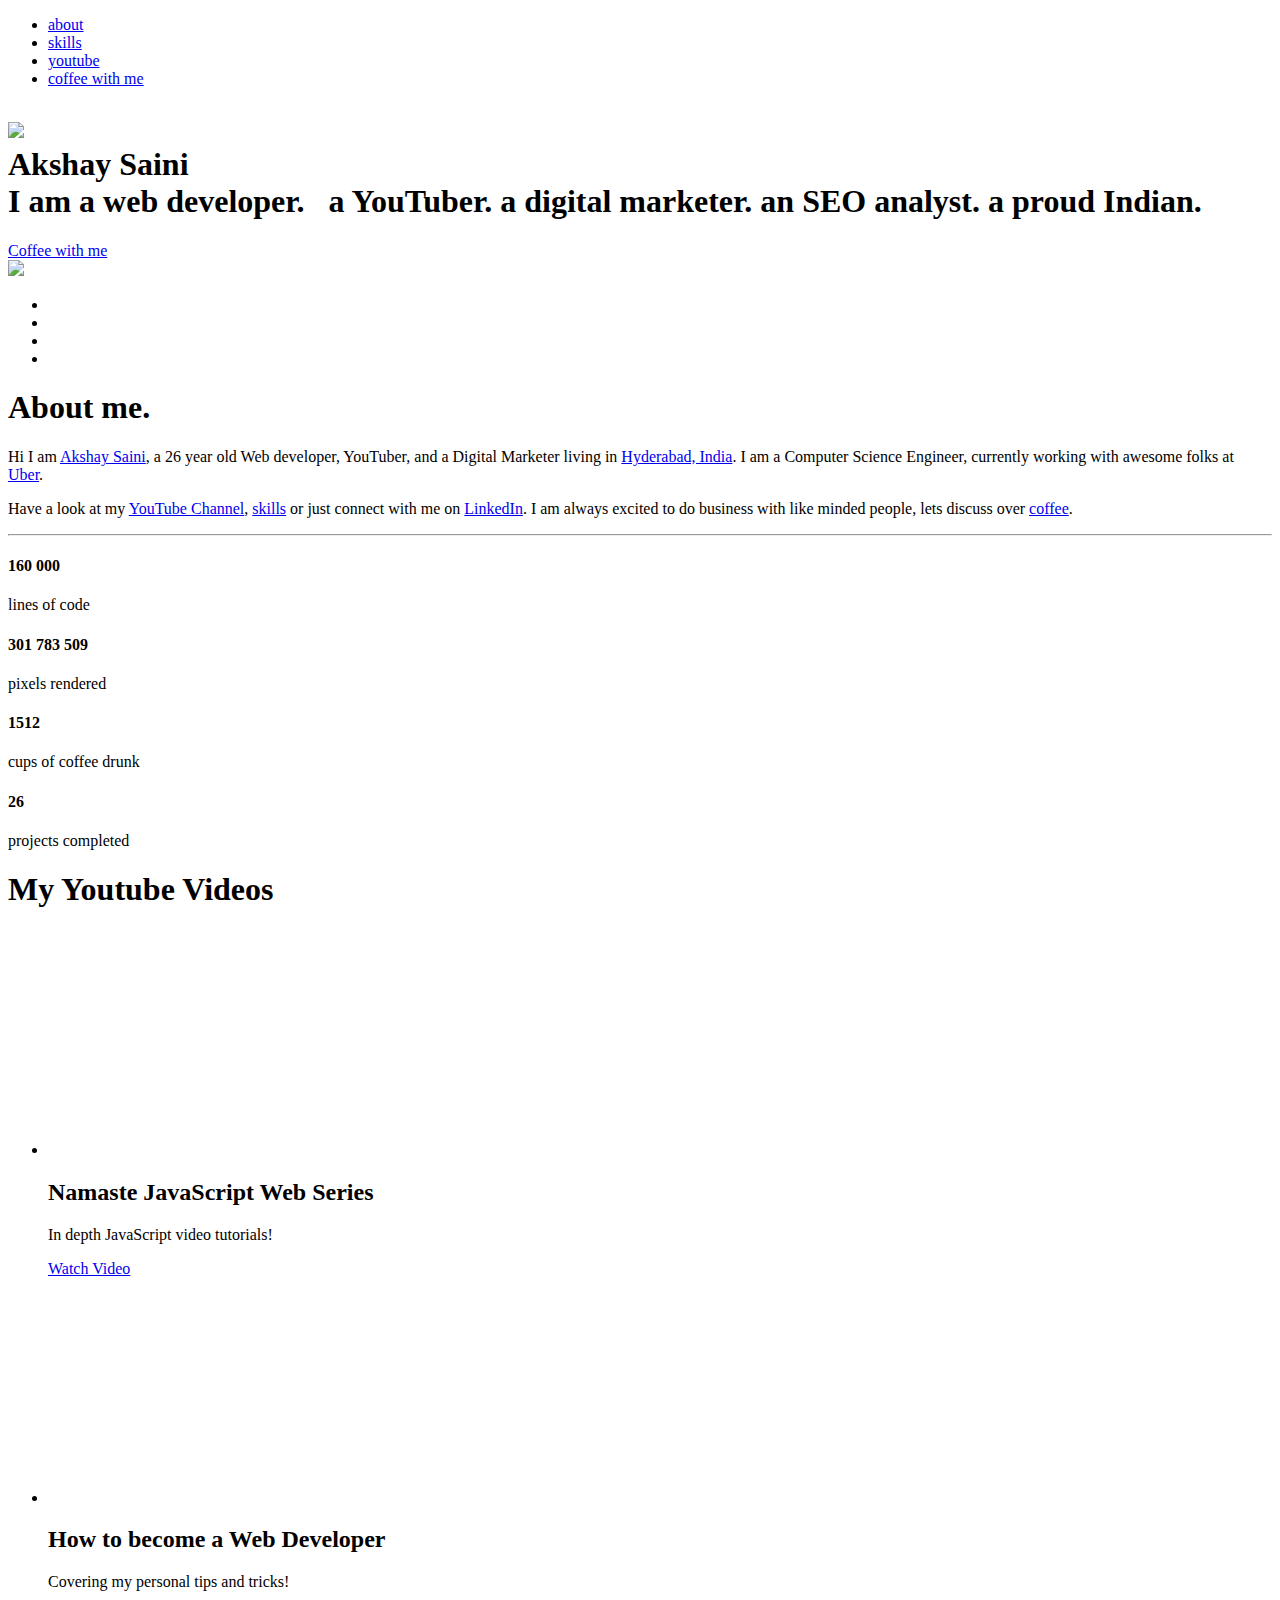
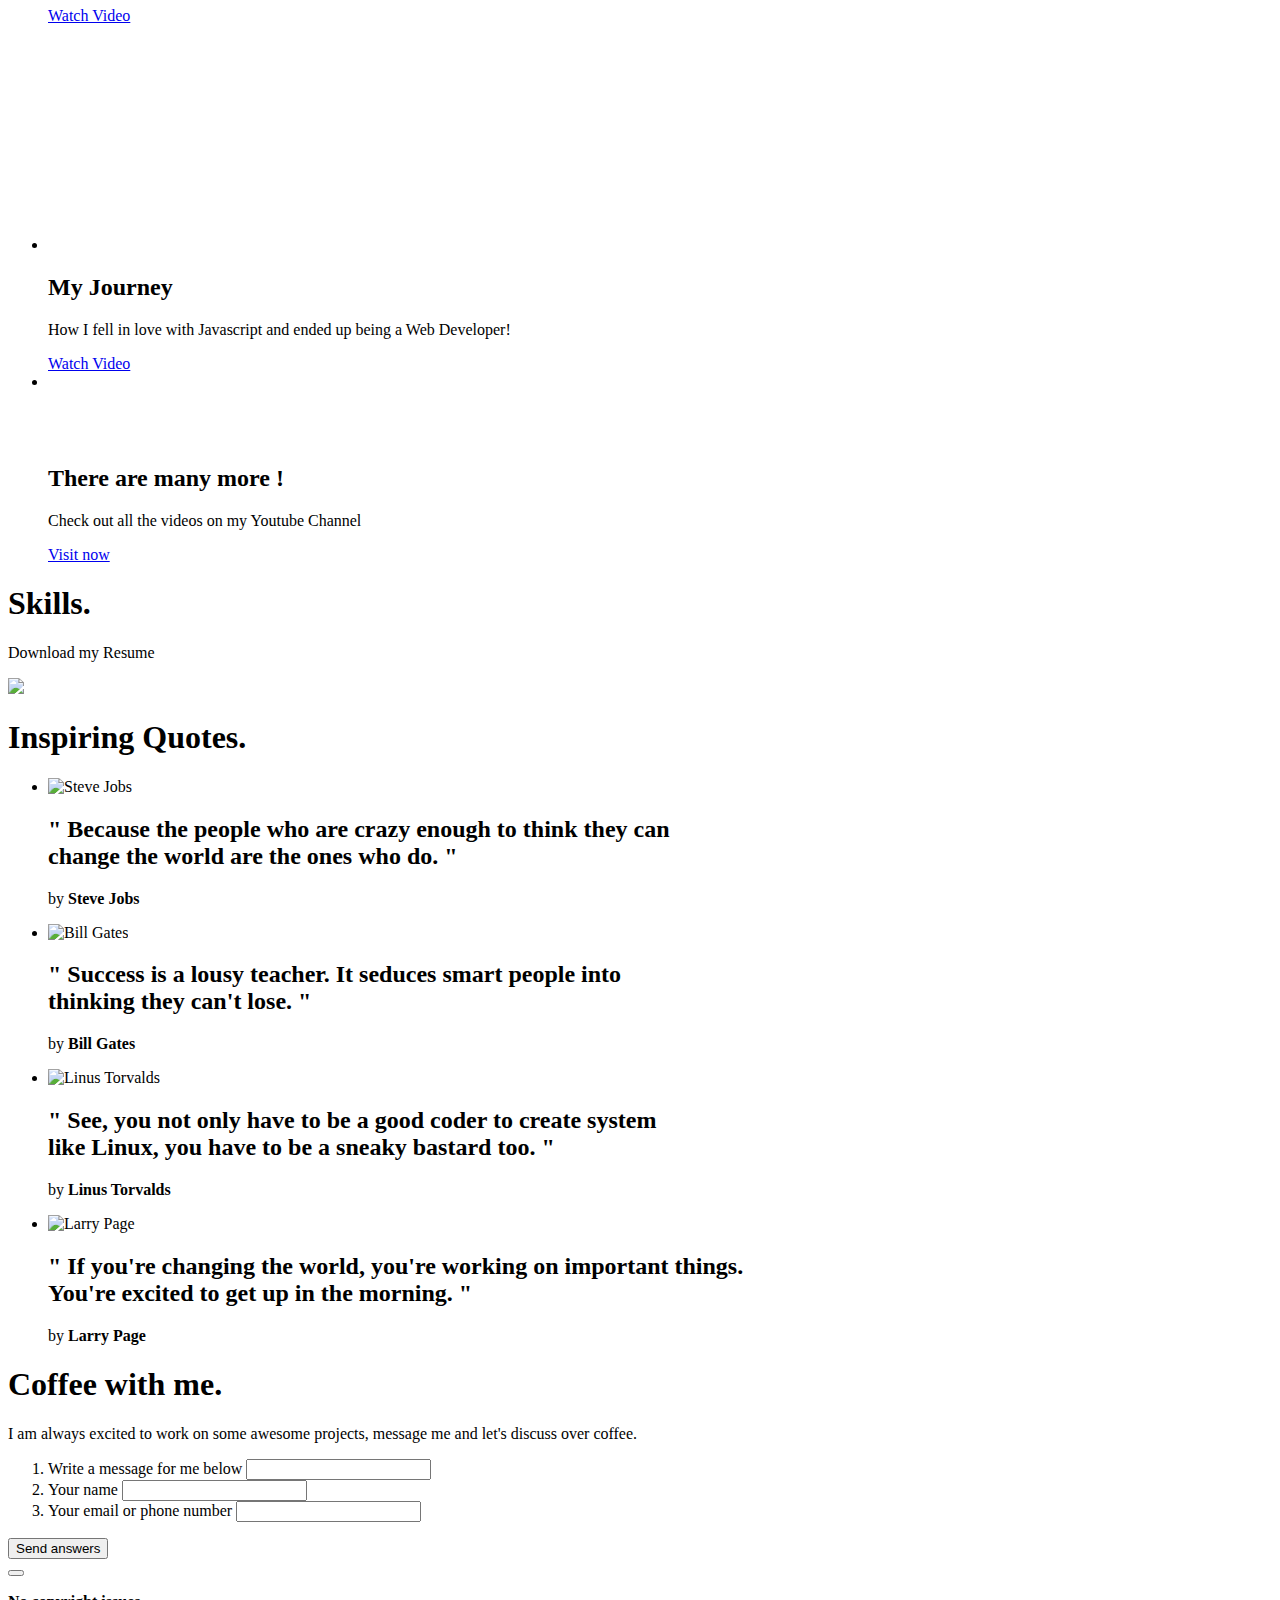
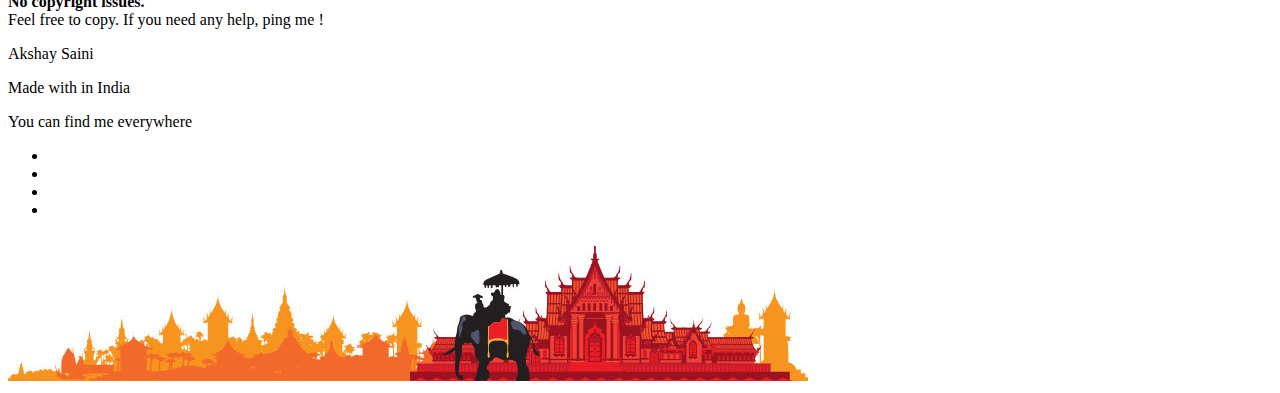
==== index.html @ d1aa6799 "po" ====
<!--
██╗  ██╗███████╗██╗     ██╗      ██████╗     ██╗    ██╗ ██████╗ ██████╗ ██╗     ██████╗
██║  ██║██╔════╝██║     ██║     ██╔═══██╗    ██║    ██║██╔═══██╗██╔══██╗██║     ██╔══██╗
███████║█████╗  ██║     ██║     ██║   ██║    ██║ █╗ ██║██║   ██║██████╔╝██║     ██║  ██║
██╔══██║██╔══╝  ██║     ██║     ██║   ██║    ██║███╗██║██║   ██║██╔══██╗██║     ██║  ██║
██║  ██║███████╗███████╗███████╗╚██████╔╝    ╚███╔███╔╝╚██████╔╝██║  ██║███████╗██████╔╝
╚═╝  ╚═╝╚══════╝╚══════╝╚══════╝ ╚═════╝      ╚══╝╚══╝  ╚═════╝ ╚═╝  ╚═╝╚══════╝╚═════╝

Greetings !

if (employer) {
  yes, I'm always looking for great opportunities;
}
else if (want a website) {
  ping me ! lets discuss how will I help you;
}
else if (geek) {
  hi, I love to be friends with like minded people.
  Message me, maybe we could help each other.
}
else {
  goto: akshaysaini.in/404
}
________________________________________________________________________________________

When I wrote this code, only God and I understood what I was doing
Now, God only knows

If you don't like anything on this website, bite me !
________________________________________________________________________________________

No copyright issues.
Feel free to copy anything and everything from this website.
If you need any help, ping me !
________________________________________________________________________________________

Cheers,
Akshay Saini
mailto: akshaysaini.in@gmail.com
________________________________________________________________________________________

I sincerely admit ! Not everything thing you saw on the website was developed by me from
scratch, most of it is my original creation otherwise some of the elements are inspired
or reproduced from the open source public code.

SSSssshhhhh!! The code starts below -->
<!doctype html>
<html class="no-js" lang="en">

<head>
  <meta charset="utf-8" />
  <meta name="google-site-verification" content="CCdRdGi4mcQEMv_Q4-K8uQwAU59lbJEycK-zBCBX4q0" />
  <meta name="description"
    content="Hello World, I'm a Web developer, YouTuber, and a Digital Marketer. If you want your own website or grow your business online then coffee with me.">
  <meta name="keywords"
    content="web development, web designing, youtube, javascript, tutorials, react, angular, website, seo, digital marketing, social media marketing, freelancer, bengaluru, india ">
  <meta name="author" content="Akshay Saini">
  <meta name="viewport" content="width=device-width, initial-scale=1.0" />
  <meta property="og:title" content="Akshay Saini " />
  <meta property="og:url" content="index.html" />
  <meta property="og:image" content="img/logo.png" />
  <meta property="og:site_name" content="Akshay Saini" />
  <meta property="og:description"
    content="Hello World, I'm a Web developer, YouTuber, and a Digital Marketer. If you want your own website or grow your business online then coffee with me." />
  <title>Akshay Saini</title>
  <link href="img/favicon.ico" type="image/x-icon" rel="shortcut icon" />
  <link rel="stylesheet" href="css/foundation.css" />
  <script src="js/vendor/modernizr.js"></script>
  <link rel="stylesheet" href="css/style.css" />
  <link rel="stylesheet" href="css/font.css" />
  <link rel="stylesheet" href="css/animate.css" />
  <link rel="stylesheet" href="css/icon.css" />
  <link href="https://fonts.googleapis.com/css?family=Sacramento" rel="stylesheet">
  <link rel="stylesheet" href="font/font-awesome/css/font-awesome.min.css">
  <link rel="stylesheet" type="text/css" href="css/component.css" />
  <script src="js/modernizr.custom.js"></script>
  <script src="js/jquery.min.js"></script>
  <script type="text/javascript">
    function hasScrolled() {var l = $(this).scrollTop(); Math.abs(lastScrollTop - l) <= delta || (l > lastScrollTop && l > navbarHeight ? $("header").removeClass("nav-down").addClass("nav-up") : l + $(window).height() < $(document).height() && $("header").removeClass("nav-up").addClass("nav-down"), lastScrollTop = l)} jQuery(window).scroll(function () {0 == jQuery(this).scrollTop() ? $("header").addClass("reachedTop") : $("header").removeClass("reachedTop")}); var didScroll, lastScrollTop = 0, delta = 2, navbarHeight = $("header").outerHeight(); $(window).scroll(function (l) {didScroll = !0}), setInterval(function () {didScroll && (hasScrolled(), didScroll = !1)}, 250);
  </script>
</head>

<body>
  <header class="nav-down reachedTop">
    <div class="wrapper" id="wrapper">
      <div class="row">
        <div class="small-12 large-12 columns alignCenter">
          <ul class="menu">
            <li><a href="#me">about</a></li>
            <li><a href="#myskills">skills</a></li>
            <li><a href="#projects">youtube</a></li>
            <li><a href="#coffeewithme">coffee with me</a></li>
        </div>
      </div>
    </div>
  </header>
  <section class="intro" id="intro">
    <div class="row" id="middle_row">
      <div class="medium-12 columns alignCenter">
        <section class="cd-intro">
          <h1 class="cd-headline clip is-full-width">
            <img src="img/plane.gif"><br>
            <span class="title">Akshay Saini</span><br>
            <span class="iama">I am </span>
            <span class="cd-words-wrapper">
              <b class="is-visible">a web developer.&nbsp;&nbsp;</b>
              <b>a YouTuber.</b>
              <b>a digital marketer.</b>
              <b>an SEO analyst.</b>
              <b>a proud Indian.</b>
            </span><br>
          </h1>
        </section>
        <a href="#coffeewithme" class="btn"> Coffee with me</a>
      </div>
    </div>
  </section>
  <section class="about" id="me">
    <div class="row">
      <div class="large-12 medium-12 columns">
        <div class="large-4 medium-4 columns">
          <img class="logo" src="img/akshay.jpg">
          <div class="medium-12 columns">
            <ul class="tools">
              <li><a href="https://youtube.com/akshaymarch7" target="_blank"><i class="fa fa-youtube-play"></i></a></li>
              <li><a href="https://www.facebook.com/akshaymarch7" target="_blank"><i
                    class="fa fa-facebook-official"></i></a></li>
              <li><a href="https://in.linkedin.com/in/akshaymarch7" target="_blank"><i
                    class="fa fa-linkedin-square"></i></a></li>
              <li><a href="/cdn-cgi/l/email-protection#36575d455e574f45575f585f185f5876515b575f5a1855595b" target="_blank"><i class="fa fa-envelope-o"></i></a></li>
            </ul>
          </div>
        </div>
        <div class="large-8 medium-8 columns">
          <h1>About me.</h1>
          <p>
            Hi I am <a href="https://youtube.com/akshaymarch7" target="_blank">Akshay Saini</a>, a 26 year old Web
            developer, YouTuber, and a Digital Marketer living in <a href="https://goo.gl/maps/micNErJmWA5UovBG8"
              target="_blank">Hyderabad, India</a>. I am a Computer Science Engineer, currently working with awesome
            folks at <a href="http://www.uber.com/" rel="nofollow" target="_blank">Uber</a>.
          </p>
          <p>
            Have a look at my <a href="https://youtube.com/akshaymarch7" target="_blank">YouTube Channel</a>, <a
              href="#myskills">skills</a> or just connect with me on <a href="https://in.linkedin.com/in/akshaymarch7"
              target="_blank">LinkedIn</a>. I am always excited to do business with like minded people, lets discuss
            over <a href="#coffeewithme">coffee</a>.
          </p>
        </div>
      </div>
    </div>
  </section>
  <hr class="num">
  <section class="numbers-wrapper">
    <section class="numbers-inner-wrapper">
      <div class="numbers">
        <h4 id="coded-lines">160 000</h4>
        <span>lines of code</span>
      </div>
      <div class="numbers">
        <h4 id="rendered-pixels">301 783 509</h4>
        <span>pixels rendered</span>
      </div>
      <div class="numbers">
        <h4 id="coffee-cups">1512</h4>
        <span>cups of coffee drunk</span>
      </div>
      <div class="numbers">
        <h4 id="projects-completed">26</h4>
        <span>projects completed</span>
      </div>
    </section>
  </section>
  <section class="projects" id="projects">
    <div class="row alignCenter">
      <h1>My Youtube Videos</h1>
      <div id="cbp-fwslider" class="cbp-fwslider">
        <ul>
          <li>
            <iframe width="400" height="225" src="https://www.youtube.com/embed/pN6jk0uUrD8" frameborder="0"
              allow="accelerometer; autoplay; encrypted-media; gyroscope; picture-in-picture" allowfullscreen></iframe>
            <h2 class="name">Namaste JavaScript Web Series</h2>
            <p class="desc">
              In depth JavaScript video tutorials!
            </p>
            <a class="btn project" href="https://youtube.com/akshaymarch7">Watch Video</a>
          </li>
          <li>
            <iframe width="400" height="225" src="https://www.youtube.com/embed/ozh5WMot6io" frameborder="0"
              allow="accelerometer; autoplay; encrypted-media; gyroscope; picture-in-picture" allowfullscreen></iframe>
            <h2 class="name">How to become a Web Developer</h2>
            <p class="desc">
              Covering my personal tips and tricks!
            </p>
            <a class="btn project" href="https://youtube.com/akshaymarch7">Watch Video</a>
          </li>
          <li>
            <iframe width="400" height="225" src="https://www.youtube.com/embed/ExPusSE0d30" frameborder="0"
              allow="accelerometer; autoplay; encrypted-media; gyroscope; picture-in-picture" allowfullscreen></iframe>
            <h2 class="name">My Journey</h2>
            <p class="desc">
              How I fell in love with Javascript and ended up being a Web Developer!
            </p>
            <a class="btn project" href="https://youtube.com/akshaymarch7">Watch Video</a>
          </li>
          <li>
            <br>
            <br>
            <br>
            <br>
            <h2 class="name">There are many more !</h2>
            <p class="desc">
              Check out all the videos on my Youtube Channel
            </p>
            <a class="btn project" href="https://youtube.com/akshaymarch7" target="_blank">Visit now</a>
          </li>
        </ul>
      </div>
    </div>
  </section>
  <section class="myskills" id="myskills">
    <div class="row alignCenter">
      <h1>Skills.</h1>
      <div class="skills">
      </div>
      <div class="downloadCV">
        <p>
          Download my Resume
        </p>
        <img class="resume" onclick="changeImage()" src="img/dwnld.png">
      </div>
    </div>
  </section>
  <section class="quotes" id="quotes">
    <div class="row alignCenter">
      <h1>Inspiring Quotes.</h1>
      <p>
      </p>
      <div id="quote-slider" class="cbp-fwslider">
        <ul>
          <li>
            <img class="quotes_img" src="img/quotes/steve-jobs.jpg" alt="Steve Jobs" />
            <h2 class="quotelines">" Because the people who are crazy enough to think they can<br>
              change the world are the ones who do. "</h2>
            <p class="desc">
              by <b>Steve Jobs</b>
            </p>
          </li>
          <li>
            <img class="quotes_img" src="img/quotes/bill-gates.jpg" alt="Bill Gates" />
            <h2 class="quotelines">" Success is a lousy teacher. It seduces smart people into<br>
              thinking they can't lose. "</h2>
            <p class="desc">
              by <b>Bill Gates</b>
            </p>
          </li>
          <li>
            <img class="quotes_img" src="img/quotes/linus-torvalds.jpg" alt="Linus Torvalds" />
            <h2 class="quotelines">" See, you not only have to be a good coder to create system<br>
              like Linux, you have to be a sneaky bastard too. "</h2>
            <p class="desc">
              by <b>Linus Torvalds</b>
            </p>
          </li>
          <li>
            <img class="quotes_img" src="img/quotes/larry-page.jpg" alt="Larry Page" />
            <h2 class="quotelines">" If you're changing the world, you're working on important things.<br>
              You're excited to get up in the morning. "</h2>
            <p class="desc">
              by <b>Larry Page</b>
            </p>
          </li>
        </ul>
      </div>
    </div>
  </section>
  <section class="coffeewithme" id="coffeewithme">
    <div class="row alignCenter">
      <h1>Coffee with me.</h1>
      <p>
        I am always excited to work on some awesome projects, message me and let's discuss over coffee.
      </p>
      <form id="theForm" class="simform" autocomplete="off">
        <div class="simform-inner">
          <ol class="questions">
            <li>
              <span><label for="q1">Write a message for me below</label></span>
              <input id="q1" name="q1" type="text" />
            </li>
            <li>
              <span><label for="q2">Your name</label></span>
              <input id="q2" name="q2" type="text" />
            </li>
            <li>
              <span><label for="q3">Your email or phone number</label></span>
              <input id="q3" name="q3" type="text" />
            </li>
          </ol>
          <!-- /questions -->
          <button class="submit" type="submit">Send answers</button>
          <div class="controls">
            <button class="next"><i class="fa fa-arrow-right"></i></button>
            <div class="progress">
            </div>
            <span class="number">
              <span class="number-current"></span>
              <span class="number-total"></span>
            </span>
            <span class="error-message"></span>
          </div>
          <!-- / controls -->
        </div>
        <!-- /simform-inner -->
        <span class="final-message"></span>
      </form>
      <!-- /simform -->
    </div>
  </section>
  <section class="sayhello" id="hello">
    <div class="row">
      <div class="large-4 columns pad10">
        <p>
          <b>No <i class="fa fa-copyright"></i> copyright issues.</b><br>
          Feel free to copy. If you need any help, ping me !
        </p>
      </div>
      <div class="large-4 columns">
        <p class="footTitle alignCenter">
          Akshay Saini
        </p>
        <p class="madewithlove">
          Made with <i class="fa fa-heart"></i> in India
        </p>
      </div>
      <div class="large-4 columns alignCenter pad10">
        <p class="alignCenter">
          You can find me everywhere
        </p>
        <ul class="tools">
          <li><a href="https://youtube.com/akshaymarch7" target="_blank"><i class="fa fa-youtube-play"></i></a></li>
          <li><a href="https://www.facebook.com/akshaysaini.in" target="_blank"><i
                class="fa fa-facebook-official"></i></a></li>
          <li><a href="https://in.linkedin.com/in/akshaymarch7" target="_blank"><i
                class="fa fa-linkedin-square"></i></a></li>
          <li><a href="/cdn-cgi/l/email-protection#e1808a928980989280888f88cf888fa1868c80888dcf828e8c" target="_blank"><i class="fa fa-envelope-o"></i></a></li>
        </ul>
      </div>
    </div>
    <img class="footer-image" src="img/foot.jpg">
  </section>
  <script data-cfasync="false" src="/cdn-cgi/scripts/5c5dd728/cloudflare-static/email-decode.min.js"></script><script src="js/classie.js"></script>
  <script src="js/stepsForm.js"></script>
  <script src="js/jquery.animateNumber.min.js"></script>
  <script src="js/jquery.cbpFWSlider.min.js"></script>
  <script>
    $(function () {
      $('#cbp-fwslider').cbpFWSlider();
      $('#quote-slider').cbpFWSlider();
      setInterval(function () {
        if ($('.cbp-fwnext').eq(1).is(":visible")) {
          $('.cbp-fwnext').eq(1).click();
        }
        else {
          $('.cbp-fwdots').eq(1).find('span').click();
        }
      }, 6000);
    });
  </script>
  <script type="text/javascript" src="js/jquery.easing.1.3.js"></script>
  <script type="text/javascript">
    $(function () {
      $('header a').bind('click', function (event) {
        var $anchor = $(this);
        $('html, body').stop().animate({
          scrollTop: $($anchor.attr('href')).offset().top
        }, 1500, 'easeInOutExpo');
        event.preventDefault();
      });
    });
    $(function () {
      $('#intro a').bind('click', function (event) {
        var $anchor = $(this);
        $('html, body').stop().animate({
          scrollTop: $($anchor.attr('href')).offset().top
        }, 1500, 'easeInOutExpo');
        event.preventDefault();
      });
    });
  </script>
  <script src="js/foundation.min.js"></script>
  <script>
    $(document).foundation();
  </script>
  <script src="js/textRotate.js"></script>
  <script type="text/javascript">
    var sc_project = 11086857;
    var sc_invisible = 1;
    var sc_security = "58e9ef84";
    var scJsHost = (("https:" == document.location.protocol) ?
      "https://secure." : "http://www.");
    document.write("<sc" + "ript type='text/javascript' src='" +
      scJsHost +
      "statcounter.com/counter/counter.js'></" + "script>");
  </script>
  <noscript>
    <div class="statcounter"><a title="create counter" href="http://statcounter.com/free-hit-counter/"
        target="_blank"><img class="statcounter" src="//c.statcounter.com/11086857/0/58e9ef84/1/" alt="create
counter"></a></div>
  </noscript>
  <script>
    (function (i, s, o, g, r, a, m) {
      i['GoogleAnalyticsObject'] = r; i[r] = i[r] || function () {
        (i[r].q = i[r].q || []).push(arguments)
      }, i[r].l = 1 * new Date(); a = s.createElement(o),
        m = s.getElementsByTagName(o)[0]; a.async = 1; a.src = g; m.parentNode.insertBefore(a, m)
    })(window, document, 'script', 'https://www.google-analytics.com/analytics.js', 'ga');

    ga('create', 'UA-36122972-4', 'auto');
    ga('send', 'pageview');

  </script>
</body>

</html>
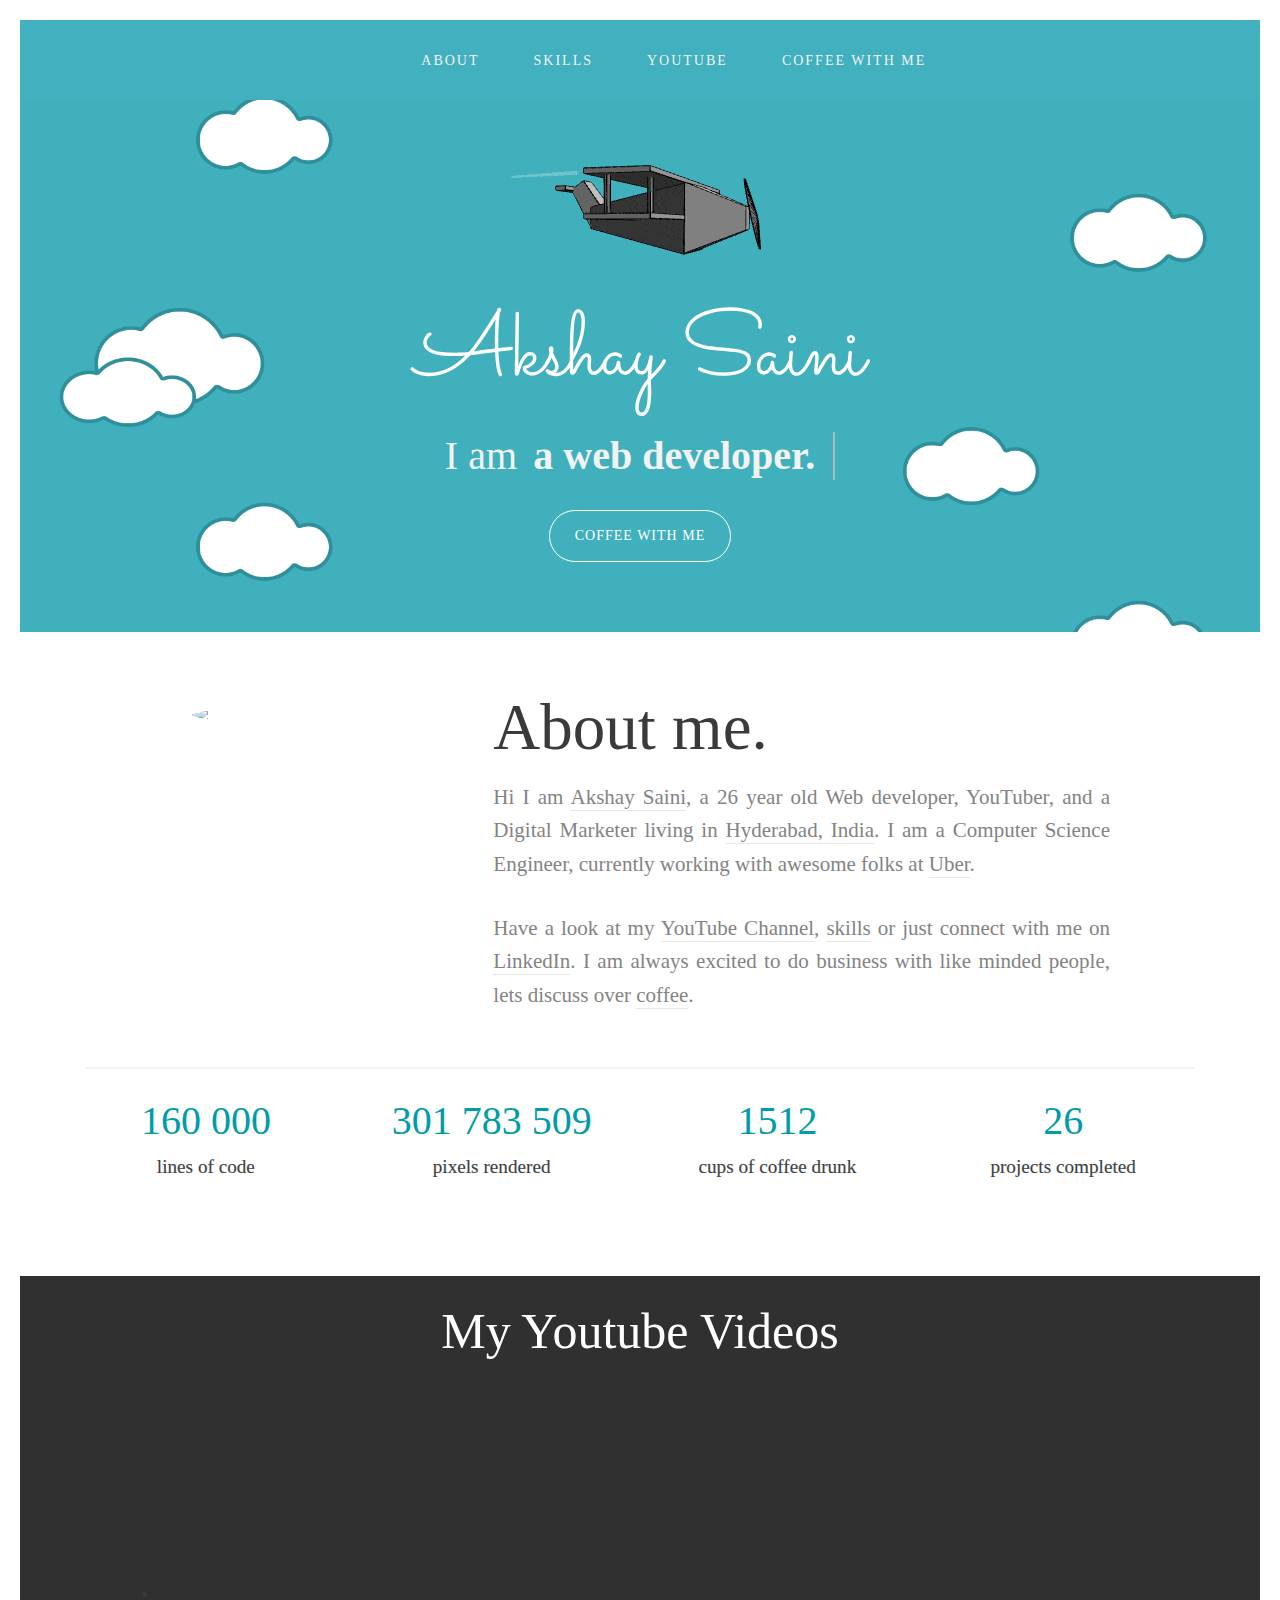
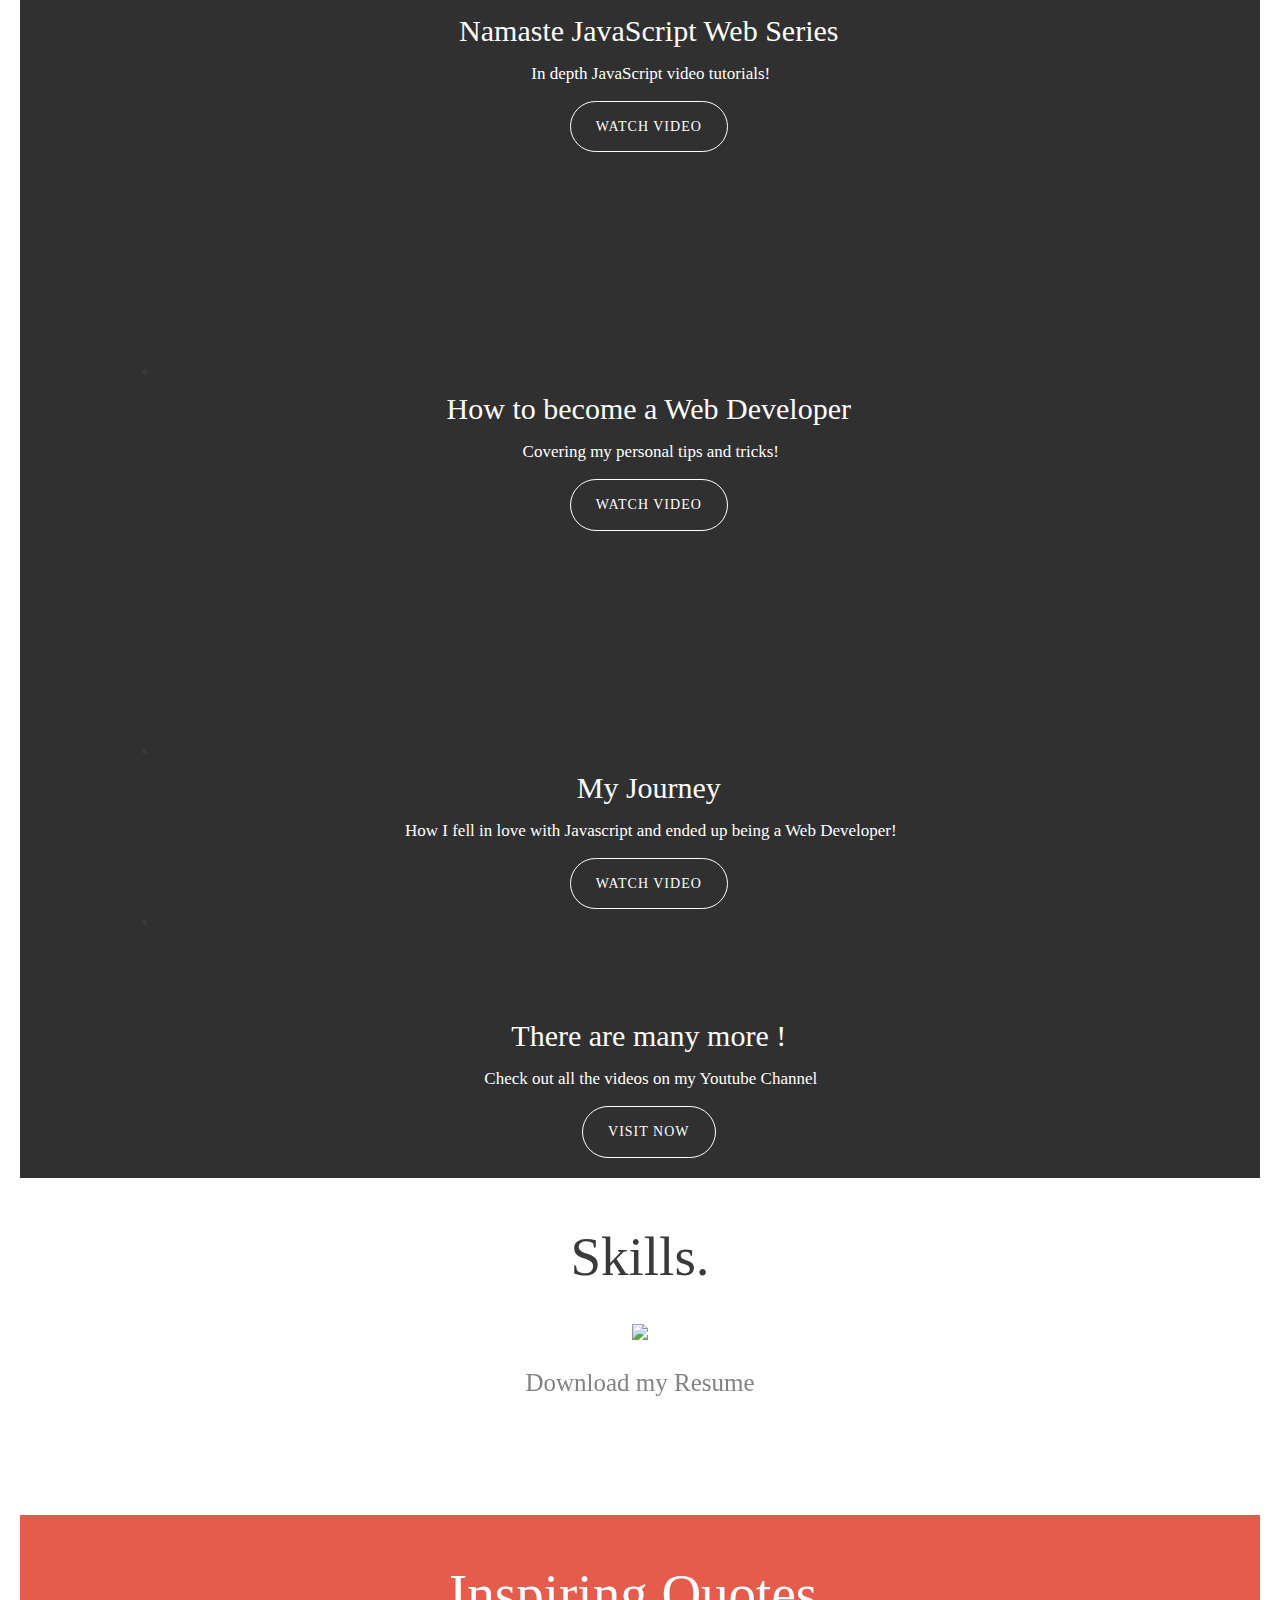
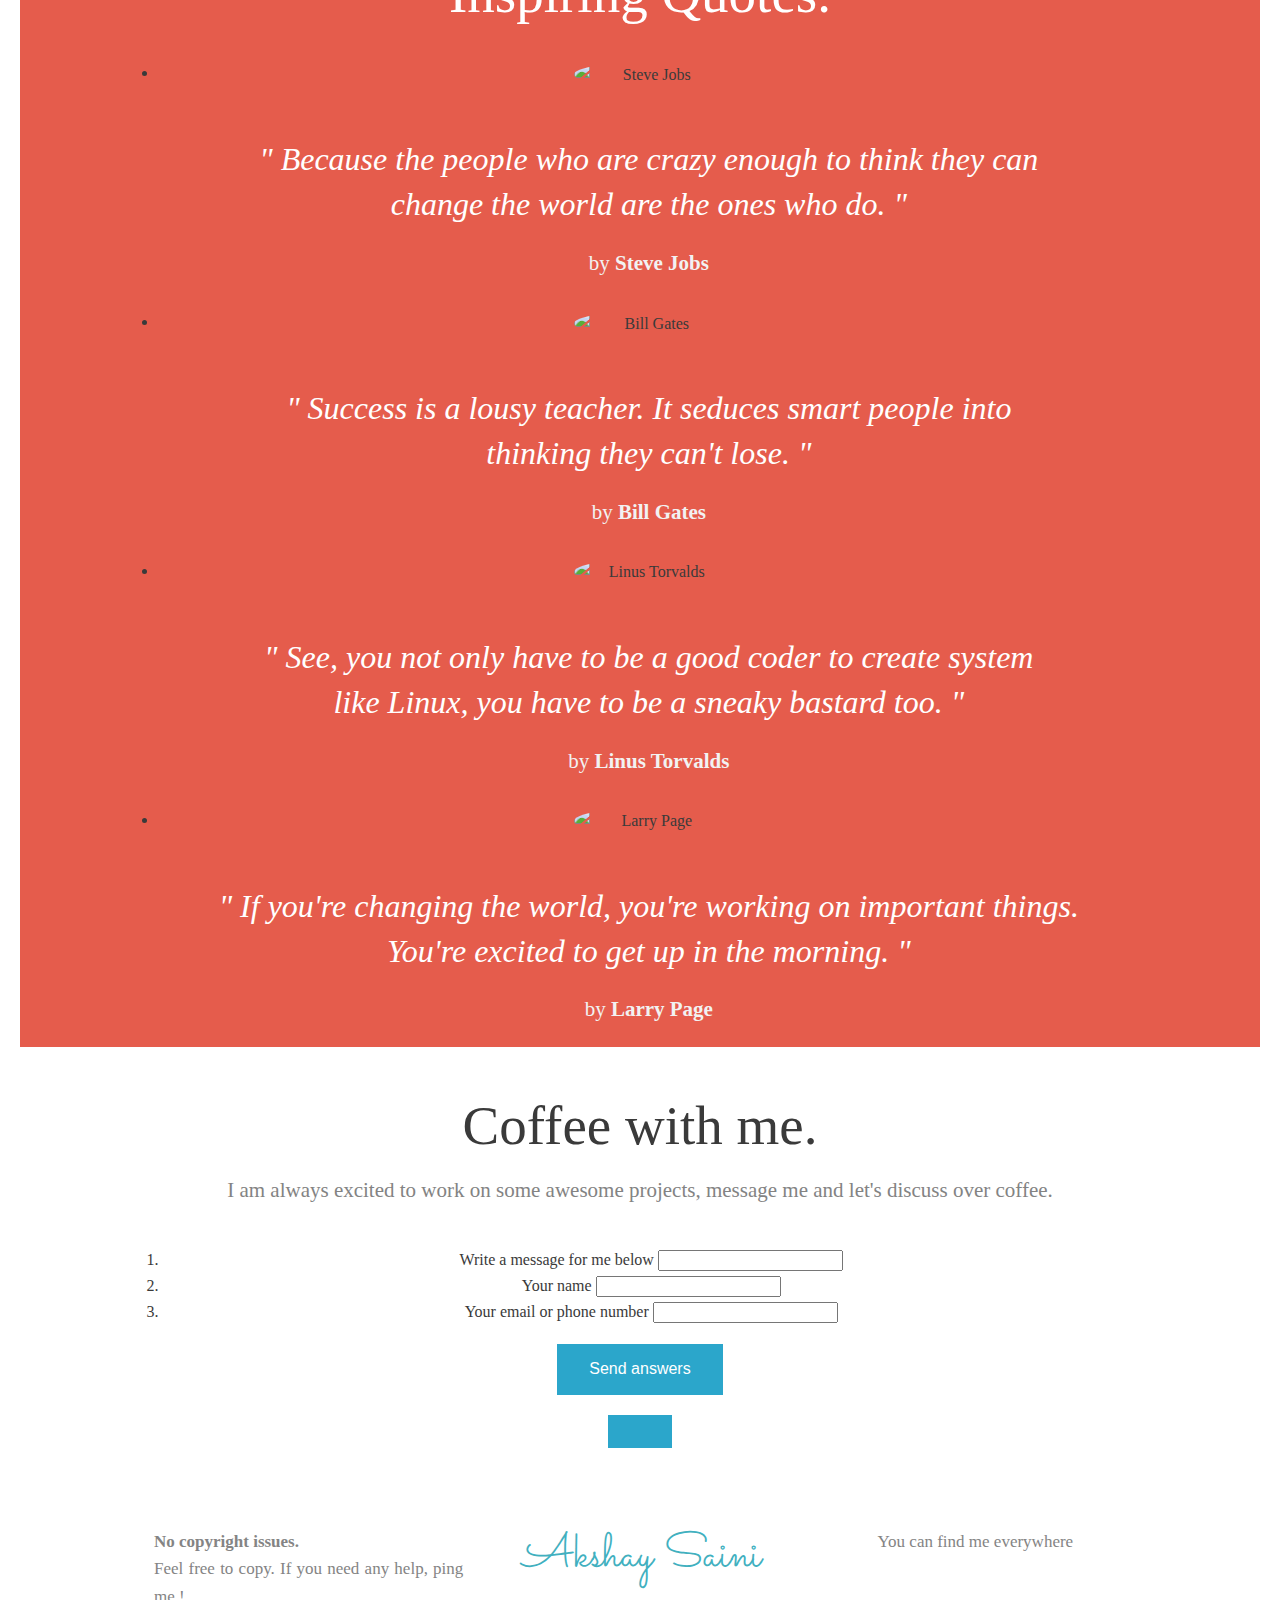
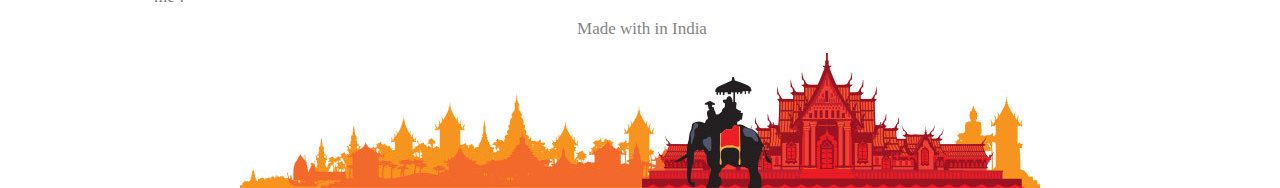
==== commit 9b736015: "done" ====
--- a/index.html
+++ b/index.html
@@ -1,4 +1,3 @@
-
 <!--
 ██╗  ██╗███████╗██╗     ██╗      ██████╗     ██╗    ██╗ ██████╗ ██████╗ ██╗     ██████╗
 ██║  ██║██╔════╝██║     ██║     ██╔═══██╗    ██║    ██║██╔═══██╗██╔══██╗██║     ██╔══██╗
@@ -65,15 +64,15 @@
     content="Hello World, I'm a Web developer, YouTuber, and a Digital Marketer. If you want your own website or grow your business online then coffee with me." />
   <title>Akshay Saini</title>
   <link href="img/favicon.ico" type="image/x-icon" rel="shortcut icon" />
-  <link rel="stylesheet" href="css/foundation.css" />
+  <link rel="stylesheet" href="foundation.css" />
   <script src="js/vendor/modernizr.js"></script>
-  <link rel="stylesheet" href="css/style.css" />
-  <link rel="stylesheet" href="css/font.css" />
-  <link rel="stylesheet" href="css/animate.css" />
-  <link rel="stylesheet" href="css/icon.css" />
+  <link rel="stylesheet" href="style.css" />
+  <link rel="stylesheet" href="font.css" />
+  <link rel="stylesheet" href="animate.css" />
+  <link rel="stylesheet" href="icon.css" />
   <link href="https://fonts.googleapis.com/css?family=Sacramento" rel="stylesheet">
-  <link rel="stylesheet" href="font/font-awesome/css/font-awesome.min.css">
-  <link rel="stylesheet" type="text/css" href="css/component.css" />
+  <link rel="stylesheet" href="font/font-awesome/font-awesome.min.css">
+  <link rel="stylesheet" type="text/css" href="component.css" />
   <script src="js/modernizr.custom.js"></script>
   <script src="js/jquery.min.js"></script>
   <script type="text/javascript">
@@ -128,7 +127,7 @@
                     class="fa fa-facebook-official"></i></a></li>
               <li><a href="https://in.linkedin.com/in/akshaymarch7" target="_blank"><i
                     class="fa fa-linkedin-square"></i></a></li>
-              <li><a href="/cdn-cgi/l/email-protection#36575d455e574f45575f585f185f5876515b575f5a1855595b" target="_blank"><i class="fa fa-envelope-o"></i></a></li>
+              <li><a href="/cdn-cgi/l/email-protection#fc9d978f949d858f9d959295d29592bc9b919d9590d29f9391" target="_blank"><i class="fa fa-envelope-o"></i></a></li>
             </ul>
           </div>
         </div>
@@ -342,7 +341,7 @@
                 class="fa fa-facebook-official"></i></a></li>
           <li><a href="https://in.linkedin.com/in/akshaymarch7" target="_blank"><i
                 class="fa fa-linkedin-square"></i></a></li>
-          <li><a href="/cdn-cgi/l/email-protection#e1808a928980989280888f88cf888fa1868c80888dcf828e8c" target="_blank"><i class="fa fa-envelope-o"></i></a></li>
+          <li><a href="/cdn-cgi/l/email-protection#afcec4dcc7ced6dccec6c1c681c6c1efc8c2cec6c381ccc0c2" target="_blank"><i class="fa fa-envelope-o"></i></a></li>
         </ul>
       </div>
     </div>
--- a/style.css
+++ b/style.css
@@ -0,0 +1,820 @@
+body {
+  font-family: "ProximaNova";
+  color: #3a3a3a;
+}
+a {
+  color: white;
+}
+a:hover {
+  color: #2ecff9;
+}
+.header {
+  padding-top: 2em;
+}
+h1 {
+  font-family: "ProximaNova";
+  color: #3a3a3a;
+  font-size: 3.5em;
+}
+h2 {
+  font-family: "ProximaNova";
+  color: #3a3a3a;
+  font-size: 1.4em;
+}
+h3 {
+  font-family: "ProximaNova";
+  color: #3a3a3a;
+  font-size: 0.8em;
+  text-align: center;
+}
+h4 {
+  font-family: "ProximaNova";
+  font-size: 1.2em;
+  color: white;
+  text-align: center;
+}
+p {
+  font-family: "ProximaNova";
+  font-size: 30px;
+  color: #3a3a3a;
+  font-size: 1.3em;
+  text-align: justify;
+}
+.js div#preloader {
+  position: fixed;
+  left: 0;
+  top: 0;
+  z-index: 9999;
+  overflow: visible;
+  width: 40px;
+  height: 40px;
+  left: 50%;
+  top: 50%;
+  margin-top: -25px;
+  margin-left: -25px;
+}
+#preload_wrapper {
+  background-color: white;
+  width: 100%;
+  height: 100%;
+  z-index: 9999;
+  position: fixed;
+}
+/* ////////////////////////// Preloader ////////////////////// */
+/*:not(:required) hides this rule from IE9 and below */
+.preloader:not(:required) {
+  -moz-transform: translate3d(0, 0, 0);
+  -ms-transform: translate3d(0, 0, 0);
+  -webkit-transform: translate3d(0, 0, 0);
+  transform: translate3d(0, 0, 0);
+  position: relative;
+  display: inline-block;
+  width: 50px;
+  height: 50px;
+  background: rgba(25, 165, 152, 0.5);
+  border-radius: 50%;
+  overflow: hidden;
+  text-indent: -9999px;
+  /* Hides inner circles outside base circle at safari */
+  -webkit-mask-image: url([data-uri]);
+}
+.preloader:not(:required):before,
+.preloader:not(:required):after {
+  content: "";
+  position: absolute;
+  top: 0;
+  display: inline-block;
+  width: 50px;
+  height: 50px;
+  border-radius: 50%;
+}
+.preloader:not(:required):before {
+  -moz-animation: preloader 3s infinite;
+  -webkit-animation: preloader 3s infinite;
+  animation: preloader 3s infinite;
+  -moz-transform-origin: 0 50%;
+  -ms-transform-origin: 0 50%;
+  -webkit-transform-origin: 0 50%;
+  transform-origin: 0 50%;
+  left: 0;
+  background: #c7efcf;
+}
+.preloader:not(:required):after {
+  -moz-animation: preloader 3s 0.2s reverse infinite;
+  -webkit-animation: preloader 3s 0.2s reverse infinite;
+  animation: preloader 3s 0.2s reverse infinite;
+  -moz-transform-origin: 100% 50%;
+  -ms-transform-origin: 100% 50%;
+  -webkit-transform-origin: 100% 50%;
+  transform-origin: 100% 50%;
+  right: 0;
+  background: #eef5db;
+}
+@-moz-keyframes preloader {
+  0% {
+    -moz-transform: rotate(0deg);
+    transform: rotate(0deg);
+  }
+  50% {
+    -moz-transform: rotate(360deg);
+    transform: rotate(360deg);
+  }
+  100% {
+    -moz-transform: rotate(0deg);
+    transform: rotate(0deg);
+  }
+}
+@-webkit-keyframes preloader {
+  0% {
+    -webkit-transform: rotate(0deg);
+    transform: rotate(0deg);
+  }
+  50% {
+    -webkit-transform: rotate(360deg);
+    transform: rotate(360deg);
+  }
+  100% {
+    -webkit-transform: rotate(0deg);
+    transform: rotate(0deg);
+  }
+}
+@keyframes preloader {
+  0% {
+    -moz-transform: rotate(0deg);
+    -ms-transform: rotate(0deg);
+    -webkit-transform: rotate(0deg);
+    transform: rotate(0deg);
+  }
+  50% {
+    -moz-transform: rotate(360deg);
+    -ms-transform: rotate(360deg);
+    -webkit-transform: rotate(360deg);
+    transform: rotate(360deg);
+  }
+  100% {
+    -moz-transform: rotate(0deg);
+    -ms-transform: rotate(0deg);
+    -webkit-transform: rotate(0deg);
+    transform: rotate(0deg);
+  }
+}
+/* ////////////////////////// Preloader ////////////////////// */
+.wrapper {
+  width: 100%;
+  background-color: #41b0bf;
+  height: 80px;
+  position: fixed;
+  top: 0px;
+  z-index: 999;
+  border-right: 20px solid white;
+  border-left: 20px solid white;
+  transition: all 0.2s ease-in-out;
+}
+header.nav-up .wrapper {
+  top: -80px;
+}
+header.nav-down.reachedTop .wrapper {
+  top: 20px;
+}
+a.logo {
+  text-transform: uppercase;
+  margin-top: 25px;
+  display: inline-block;
+  font-weight: 600;
+  font-size: 30px;
+  color: #3a3a3a;
+}
+a.logo span {
+  color: #fff;
+}
+ul.menu {
+  margin-top: 27px;
+}
+ul.menu li {
+  list-style: none;
+  display: inline-block;
+  margin-left: 50px;
+}
+ul.menu li a {
+  text-transform: uppercase;
+  font-family: "ProximaNova";
+  font-size: 14px;
+  letter-spacing: 2px;
+  color: #f2f2f2;
+}
+ul.menu li a:hover {
+  border-bottom: 1px solid #fff;
+  padding-bottom: 6px;
+}
+@keyframes slideleft {
+  from {
+    background-position: 0%;
+  }
+  to {
+    background-position: 90000%;
+  }
+}
+@-webkit-keyframes slideleft {
+  from {
+    background-position: 0%;
+  }
+  to {
+    background-position: 90000%;
+  }
+}
+section.intro {
+  background: url(../img/clouds.png) repeat-x top center;
+  background-size: contain;
+  background-repeat: repeat;
+  /*animation:slideleft 20000s infinite linear;-webkit-animation:slideleft 20000s infinite linear;width:100%;*/
+  background-color: #41b0bf;
+  padding-bottom: 70px;
+  position: relative;
+  border-right: 20px solid #fff;
+  border-left: 20px solid #fff;
+  border-top: 20px solid #fff;
+  padding-top: 80px;
+}
+section.intro h1 {
+  margin-top: 0px;
+  line-height: 1.2;
+  font-family: "ProximaNovaT";
+  color: #3a3a3a;
+  font-size: 65px;
+}
+section.intro span.design {
+  font-family: "ProximaNovaT";
+}
+section.intro span {
+  font-family: "ProximaNova";
+}
+a.btn {
+  border: 1px solid #fff;
+  text-transform: uppercase;
+  color: #fff;
+  padding: 15px 25px;
+  border-radius: 30px;
+  font-size: 14px;
+  letter-spacing: 1px;
+  margin-top: 14px;
+  display: inline-block !important;
+  line-height: 1.4;
+  -webkit-transition: all 0.2s ease;
+  -moz-transition: all 0.2s ease;
+  transition: all 0.2s ease;
+}
+a.btn:hover {
+  background-color: #fff;
+  color: #009ca8;
+}
+a.btn.project {
+  background: transparent;
+  border: 1px solid #fff;
+  color: #fff;
+}
+a.btn.project:hover {
+  background-color: #fff;
+  color: #fe5f55;
+}
+section.about {
+  padding: 0px;
+  border-right: 20px solid white;
+  border-left: 20px solid white;
+}
+section.about h1 {
+  color: #3a3a3a;
+  font-family: "ProximaNovaT";
+  font-size: 65px;
+  margin-top: 50px;
+}
+section.about a.pronounce span {
+  color: #ababab;
+  cursor: help;
+  border-bottom: 1px dotted rgb(216, 216, 216);
+  letter-spacing: 1px;
+}
+section.about a.pronounce {
+  border-bottom: none;
+}
+section.about a.pronounce:hover {
+  border-bottom: none;
+}
+section.about p {
+  color: #838383;
+  margin: 0 auto;
+  margin-bottom: 30px;
+  font-size: 21px;
+}
+section.about p a {
+  color: #838383;
+  border-bottom: 1px solid #e7e7e7;
+  padding-bottom: 1px;
+}
+section.about p a:hover {
+  border-bottom: 1px solid #009ca8;
+}
+section.about img {
+  display: block;
+  margin: auto;
+  border-radius: 50%;
+}
+section.about h2 {
+  font-family: "ProximaNova";
+  color: #676767;
+  font-size: 17px;
+  line-height: 2.2em;
+}
+ul.tools,
+ul.lang,
+ul.hobbies {
+  margin: 0;
+}
+ul.lang {
+  margin-top: 12px;
+}
+ul.tools li,
+ul.hobbies li {
+  list-style: none;
+  display: inline-block;
+  background-size: 500px;
+  margin-left: 17px;
+}
+ul.lang li {
+  list-style: none;
+  display: inline-block;
+}
+section.projects h1 {
+  color: #fff;
+  font-family: "ProximaNovaT";
+  font-size: 50px;
+  margin-top: 20px;
+}
+section.projects p {
+  color: #fff;
+  margin: 0 auto;
+  font-size: 15px;
+  margin-left: 4px;
+}
+section.sayhello {
+  background: #fff;
+  position: relative;
+  text-align: center;
+  padding-top: 30px;
+  padding-bottom: 0px;
+  border-right: 20px solid white;
+  border-left: 20px solid white;
+}
+section.sayhello h1 {
+  color: #000;
+  font-family: "ProximaNovaT";
+  font-size: 65px;
+}
+section.sayhello p {
+  color: #848484;
+  margin: 0 auto;
+  font-size: 17px;
+  margin-left: 4px;
+}
+a.email:hover {
+  border-bottom: 1px solid #000;
+  color: #000;
+}
+a.email {
+  float: right;
+  font-size: 22px;
+  text-align: right;
+  margin-top: 52px;
+  font-family: "ProximaNovaT";
+  border-bottom: 1px solid #717070;
+  padding-bottom: 5px;
+  color: #000;
+}
+a.email:visited {
+  color: #000;
+}
+section.quotes {
+  /*background:#ffc548;*/
+  background: #e55c4c;
+  border-left: 20px solid white;
+  border-right: 20px solid white;
+  border-bottom: 20px solid white;
+  border-top: 20px solid white;
+}
+section.quotes h1 {
+  color: #fff;
+  font-family: "ProximaNovaT";
+  font-size: 55px;
+  margin-top: 40px;
+}
+section.quotes h2 {
+  color: #fff;
+  font-family: serif;
+  font-style: italic;
+  font-size: 32px;
+  margin-top: 40px;
+}
+section.quotes p {
+  text-align: center;
+  color: #f2f2f2;
+  margin: 0 auto;
+  margin-top: 20px;
+  margin-bottom: 20px;
+  font-size: 21px;
+}
+.quotes_img {
+  width: 150px !important;
+  margin-top: 10px !important;
+  margin-bottom: 10px !important;
+  border-radius: 50%;
+  border-style: none;
+  border: 0px solid !important;
+}
+section.coffeewithme {
+  /*background:#ffc548;*/
+  background: #fff;
+  border-left: 20px solid white;
+  border-right: 20px solid white;
+  border-bottom: 20px solid white;
+  border-top: 20px solid white;
+}
+section.coffeewithme h1 {
+  color: #3a3a3a;
+  font-family: "ProximaNovaT";
+  font-size: 55px;
+  margin-top: 0px;
+}
+section.coffeewithme p {
+  text-align: center;
+  color: #838383;
+  margin: 0 auto;
+  margin-top: 10px;
+  margin-bottom: 40px;
+  font-size: 21px;
+}
+section.myskills {
+  /*background:#ffc548;*/
+  background: #fff;
+  border-left: 20px solid white;
+  border-right: 20px solid white;
+  border-bottom: 20px solid white;
+  border-top: 20px solid white;
+}
+section.myskills h1 {
+  color: #3a3a3a;
+  font-family: "ProximaNovaT";
+  font-size: 55px;
+  margin-top: 0px;
+}
+section.myskills p {
+  text-align: center;
+  color: #838383;
+  margin: 0 auto;
+  margin-top: 40px;
+  margin-bottom: -30px;
+  font-size: 25px;
+  position: absolute;
+  z-index: 1000;
+  width: 100%;
+  left: 0;
+}
+.downloadCV {
+  min-height: 172px;
+  padding-bottom: 20px;
+  padding-top: 20px;
+  cursor: pointer;
+}
+section.projects {
+  background: #303030;
+  border: 20px solid white;
+}
+section.projects h2.name {
+  font-size: 30px;
+  text-align: center;
+  font-family: "ProximaNovaT";
+  color: #fff;
+}
+section.projects p.desc {
+  font-size: 17px;
+  text-align: center;
+}
+section.sayhello ul.icons {
+  margin: 0;
+  padding: 0;
+  float: right;
+  line-height: 0;
+}
+section.sayhello ul.icons li {
+  display: inline-block;
+  -webkit-transition: all 0.35s ease;
+  -moz-transition: all 0.35s ease;
+  transition: all 0.35s ease;
+  margin: 30px 0px 20px 0px;
+  margin-left: 20px;
+}
+section.sayhello .icon span.SocailLink {
+  display: block;
+  font-size: 12px;
+  text-shadow: none;
+  color: #333;
+  -webkit-transition: all 0.2s ease;
+  -moz-transition: all 0.2s ease;
+  transition: all 0.2s ease;
+  letter-spacing: 3px;
+  text-align: center;
+}
+section.sayhello .icon.dribbble,
+section.sayhello .icon.behance,
+section.sayhello .icon.behance,
+section.sayhello .icon.twitter,
+section.sayhello .icon.facebook {
+  -webkit-transition: all 0.35s ease;
+  -moz-transition: all 0.35s ease;
+  transition: all 0.35s ease;
+}
+section.sayhello .icon.dribbble {
+  color: #848484;
+  font-size: 30px;
+}
+section.sayhello .icon.dribbble:hover {
+  color: #f66699;
+}
+section.sayhello .icon.behance {
+  color: #848484;
+  font-size: 30px;
+}
+section.sayhello .icon.behance:hover {
+  color: #339cd5;
+}
+section.sayhello .icon.twitter {
+  color: #848484;
+  font-size: 30px;
+}
+section.sayhello .icon.twitter:hover {
+  color: #3ab6e8;
+}
+section.sayhello .icon.facebook {
+  color: #848484;
+  font-size: 29px;
+}
+section.sayhello .icon.facebook:hover {
+  color: #3b5998;
+}
+section.sayhello p.credits,
+section.sayhello p.made {
+  font-size: 12px;
+  text-align: right;
+}
+.numbers-inner-wrapper {
+  max-width: 1150px;
+  margin: 0px auto;
+  margin-top: 20px;
+}
+.numbers-inner-wrapper > div {
+  display: inline-block;
+  width: 24.5%;
+  text-align: center;
+}
+.numbers-wrapper h4 {
+  /*font-family:"Roboto Slab","PT Serif","PT Sans","Times New Roman",sans-serif;*/
+  font-size: 2.5rem;
+  color: #009ca8;
+}
+.numbers-wrapper span {
+  font-size: 1.2rem;
+  -webkit-text-stroke: 0.2px #627175;
+}
+hr.num {
+  margin-top: 25px;
+  margin-bottom: 15px;
+}
+hr {
+  width: 1110px;
+  margin: 90px auto 0px auto;
+  border: 1px solid #eff5f7;
+}
+.project_img {
+  width: 50% !important;
+  margin-top: 10px !important;
+  border-radius: 4px;
+  border-style: none;
+  border: 0px solid !important;
+  border-color: #c0c0c0;
+}
+@media only screen and (min-width: 40.063em) and (max-width: 64em) {
+  ul.menu li {
+    margin-left: 20px;
+  }
+}
+@media only screen and (max-width: 40em) {
+  ul.menu {
+    float: left;
+  }
+  ul.menu a {
+    font-size: 11px !important;
+  }
+  ul.menu li {
+    margin-left: 10px;
+  }
+}
+@media only screen and (max-width: 320px) {
+  section.intro h1 {
+    font-size: 38px !important;
+  }
+}
+@media only screen and (max-width: 64em) {
+  .opl,
+  .cssda {
+    display: none;
+  }
+  section.intro,
+  .wrapper,
+  section.about,
+  section.projects,
+  section.sayhello {
+    border: none;
+  }
+  .iama {
+  }
+  .title {
+  }
+  #scene {
+    display: none;
+  }
+  header.nav-down.reachedTop .wrapper {
+    top: 0;
+  }
+  section.about h1 {
+    font-size: 50px;
+    text-align: center;
+  }
+  section.about p {
+    padding: 15px;
+    margin-bottom: -5px;
+  }
+  section.intro h1 {
+    margin-top: 21px;
+    font-size: 50px;
+  }
+  section.projects h1 {
+    font-size: 50px;
+    text-align: center;
+  }
+  section.projects p {
+    text-align: center;
+  }
+  .cbp-fwslider ul li > a img {
+    width: 100% !important;
+  }
+  .cbp-fwslider nav span {
+    width: 30px !important;
+  }
+  .cbp-fwslider nav span.cbp-fwnext {
+    right: 20px !important;
+  }
+  .cbp-fwslider nav span.cbp-fwprev {
+    left: 20px !important;
+  }
+  section.sayhello h1 {
+    font-size: 50px;
+    text-align: center;
+  }
+  section.sayhello p {
+    text-align: center;
+  }
+  section.sayhello {
+    text-align: center;
+  }
+  a.email,
+  section.sayhello ul.icons {
+    float: none;
+  }
+  a.email {
+    margin-top: 22px;
+    display: inline-block;
+  }
+  section.sayhello ul.icons li:first-child {
+    margin-left: 0;
+  }
+}
+/* Rotating Text */
+.cd-words-wrapper {
+  display: inline-block;
+  position: relative;
+  text-align: left;
+}
+.cd-words-wrapper b {
+  display: inline-block;
+  position: absolute;
+  white-space: nowrap;
+  left: 0;
+  top: 0;
+}
+.cd-words-wrapper b.is-visible {
+  position: relative;
+}
+.no-js .cd-words-wrapper b {
+  opacity: 0;
+}
+.no-js .cd-words-wrapper b.is-visible {
+  opacity: 1;
+}
+.cd-headline.clip span {
+  display: inline-block;
+}
+.cd-headline.clip .cd-words-wrapper {
+  overflow: hidden;
+  vertical-align: middle;
+}
+.cd-headline.clip .cd-words-wrapper::after {
+  /* line */
+  content: "";
+  position: absolute;
+  top: 0;
+  right: 0;
+  width: 2px;
+  height: 100%;
+  background-color: #aebcb9;
+}
+.cd-headline.clip b {
+  opacity: 0;
+}
+.cd-headline.clip b.is-visible {
+  opacity: 1;
+}
+.skills {
+  margin: auto;
+  text-align: center;
+}
+.pentagon {
+  width: 300px;
+  height: 300px;
+  margin: auto;
+  padding: 3px 3px 28px 3px;
+  display: inline-block;
+}
+.logo {
+  margin-top: 75px !important;
+  margin-bottom: 20px !important;
+  width: 85%;
+}
+.iama {
+  color: #f2f2f2;
+  font-size: 40px;
+  vertical-align: middle;
+}
+.cd-words-wrapper {
+  color: #f2f2f2;
+  font-size: 40px;
+}
+section.numbers-wrapper {
+  margin-top: 0px;
+  margin-bottom: 80px;
+}
+.madewithlove {
+  text-align: center;
+  padding-top: 20px;
+}
+.alignCenter {
+  text-align: center;
+}
+span.title {
+  font-family: "Sacramento", cursive !important;
+  text-transform: none;
+  font-weight: 400;
+  color: #fff;
+  font-size: 1.4em;
+}
+.fa-facebook-official {
+  font-size: 3em !important;
+  color: #3b5998;
+}
+.fa-youtube-play {
+  font-size: 3em !important;
+  color: red;
+}
+.fa-linkedin-square {
+  font-size: 3em !important;
+  color: #287bbc;
+}
+.fa-twitter-square {
+  font-size: 3em !important;
+  color: #1b95e0;
+}
+.fa-envelope-o {
+  font-size: 3em !important;
+  color: #d14836;
+}
+.pad10 {
+  padding: 10px;
+}
+.fa-heart {
+  color: red;
+  font-size: 15px;
+}
+.footTitle {
+  font-family: "Sacramento", cursive;
+  text-transform: none;
+  font-weight: 400;
+  color: #41b0bf !important;
+  font-size: 3em !important;
+}
--- a/font.css
+++ b/font.css
@@ -0,0 +1,50 @@
+
+@font-face {
+	font-family: 'ProximaNova';
+	src: url('../font/ProximaNova-Bold.eot');
+	src: url('../ProximaNova-Boldd41d.html?#iefix') format('embedded-opentype'),
+		url('../font/ProximaNova-Bold.woff') format('woff'),
+		url('../font/ProximaNova-Bold.ttf')  format('truetype');
+	font-weight: bold;
+	font-style: normal;
+}
+
+@font-face {
+	font-family: 'ProximaNovaCond';
+	src: url('../font/ProximaNovaCond-Black.eot');
+	src: url('../font/ProximaNovaCond-Blackd41d.eot?#iefix') format('embedded-opentype'),
+		url('../font/ProximaNovaCond-Black.woff') format('woff'),
+		url('../font/ProximaNovaCond-Black.ttf')  format('truetype');
+	font-weight: 900;
+	font-style: normal;
+}
+
+@font-face {
+	font-family: 'ProximaNova';
+	src: url('../font/ProximaNova-Regular.eot');
+	src: url('../font/ProximaNova-Regulard41d.eot?#iefix') format('embedded-opentype'),
+		url('../font/ProximaNova-Regular.woff') format('woff'),
+		url('../font/ProximaNova-Regular.ttf')  format('truetype');
+	font-weight: normal;
+	font-style: normal;
+}
+
+@font-face {
+	font-family: 'ProximaNovaT';
+	src: url('../font/ProximaNovaT-Thin.eot');
+	src: url('../font/ProximaNovaT-Thind41d.eot?#iefix') format('embedded-opentype'),
+		url('../font/ProximaNovaT-Thin.woff') format('woff'),
+		url('../font/ProximaNovaT-Thin.ttf')  format('truetype');
+	font-weight: 100;
+	font-style: normal;
+}
+
+@font-face {
+	font-family: 'ProximaNovaCond';
+	src: url('../font/ProximaNovaCond-Light.eot');
+	src: url('../font/ProximaNovaCond-Lightd41d.eot?#iefix') format('embedded-opentype'),
+		url('../font/ProximaNovaCond-Light.woff') format('woff'),
+		url('../font/ProximaNovaCond-Light.ttf')  format('truetype');
+	font-weight: 300;
+	font-style: normal;
+}
--- a/icon.css
+++ b/icon.css
@@ -0,0 +1,61 @@
+@font-face {
+	font-family: 'icomoon';
+	src:url('../font/icomoone6d5.eot?fmqiko');
+	src:url('../font/icomoond41d.eot?#iefixfmqiko') format('embedded-opentype'),
+		url('../font/icomoone6d5.woff?fmqiko') format('woff'),
+		url('../font/icomoone6d5.ttf?fmqiko') format('truetype'),
+		url('../font/icomoone6d5.svg?fmqiko#icomoon') format('svg');
+	font-weight: normal;
+	font-style: normal;
+}
+
+[class^="icon-"], [class*=" icon-"] {
+	font-family: 'icomoon';
+	speak: none;
+	font-style: normal;
+	font-weight: normal;
+	font-variant: normal;
+	text-transform: none;
+	line-height: 1;
+
+	/* Better Font Rendering =========== */
+	-webkit-font-smoothing: antialiased;
+	-moz-osx-font-smoothing: grayscale;
+}
+
+.icon-arrow-right:before {
+	content: "\e600";
+}
+.icon-arrow-left:before {
+	content: "\e601";
+}
+.icon-arrow-up:before {
+	content: "\e602";
+}
+.icon-arrow-left2:before {
+	content: "\e603";
+}
+.icon-twitter:before {
+	content: "\e604";
+}
+.icon-facebook:before {
+	content: "\e605";
+}
+.icon-dribbble:before {
+	content: "\e606";
+}
+.icon-skype:before {
+	content: "\e607";
+}
+.icon-linkedin:before {
+	content: "\e608";
+}
+.icon-behance:before {
+	content: "\e609";
+}
+.icon-list:before {
+	content: "\e60a";
+}
+.icon-mouse:before {
+	content: "\e60b";
+}
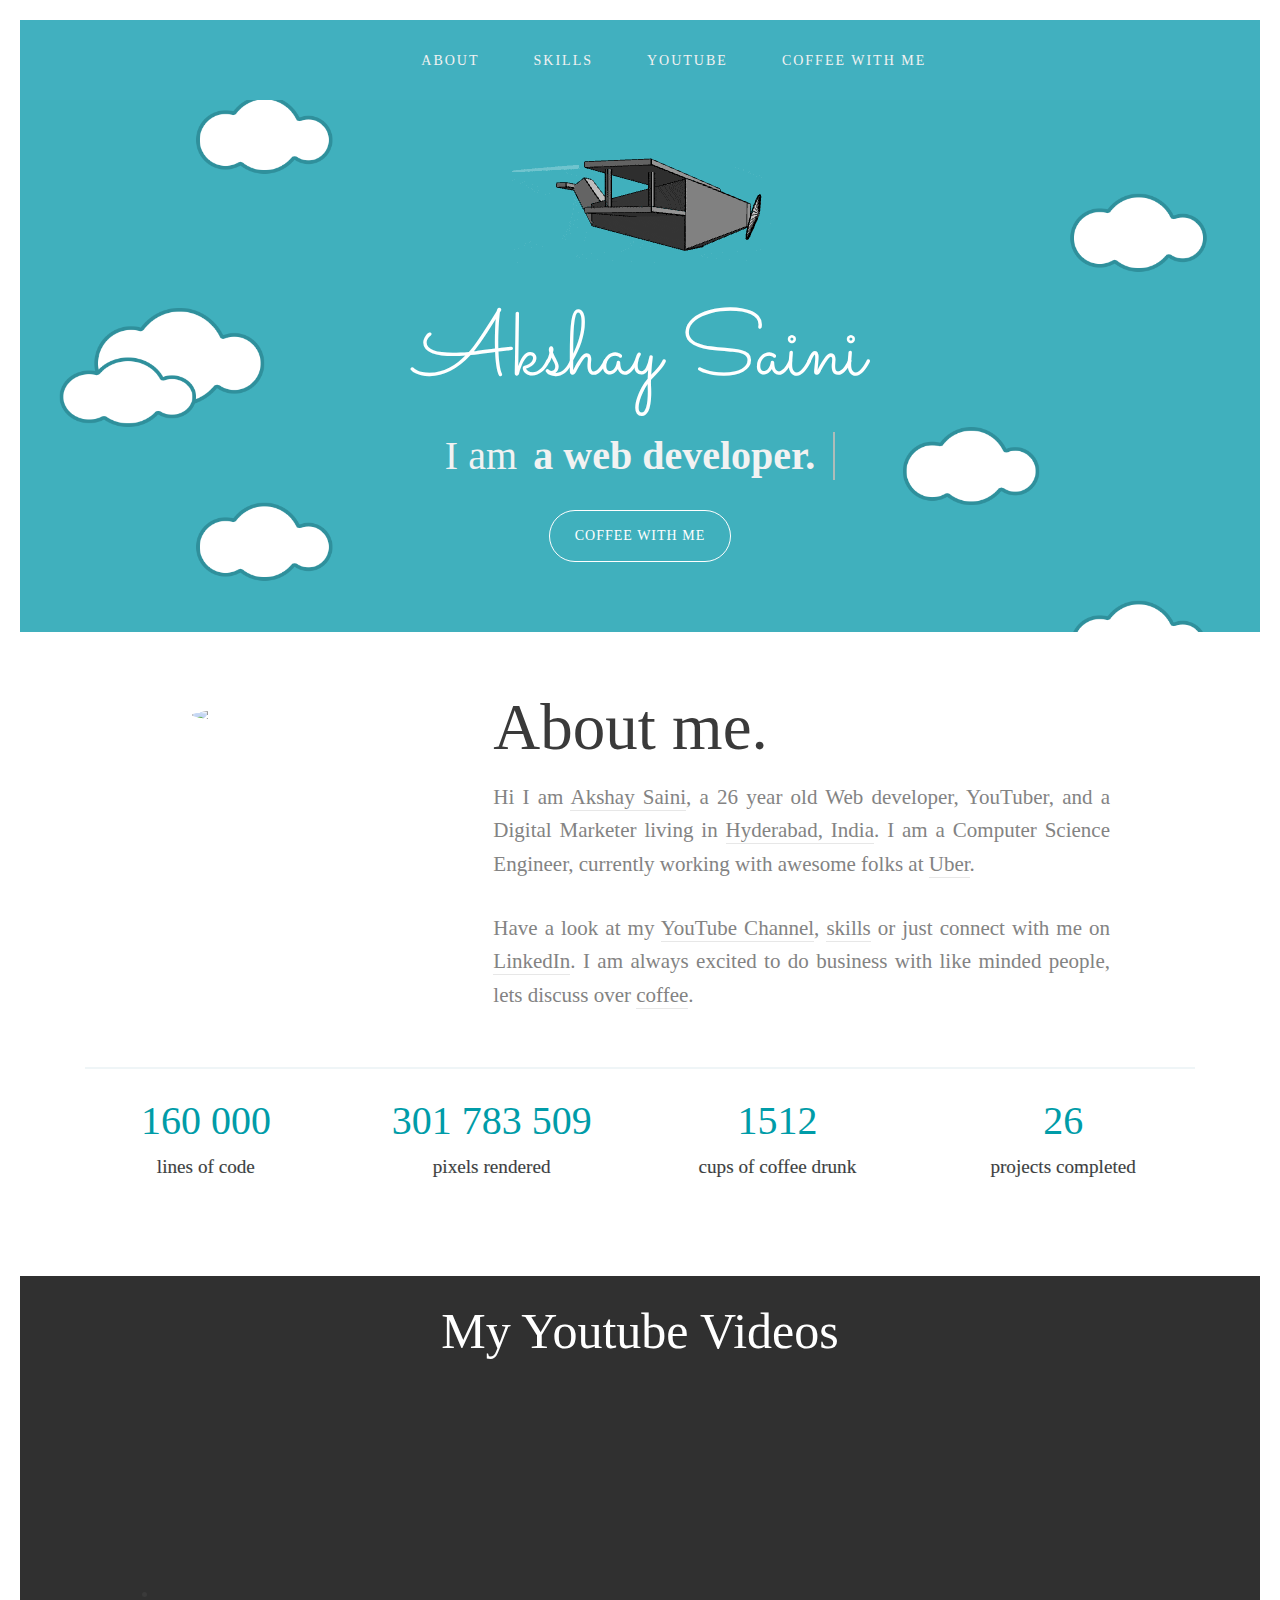
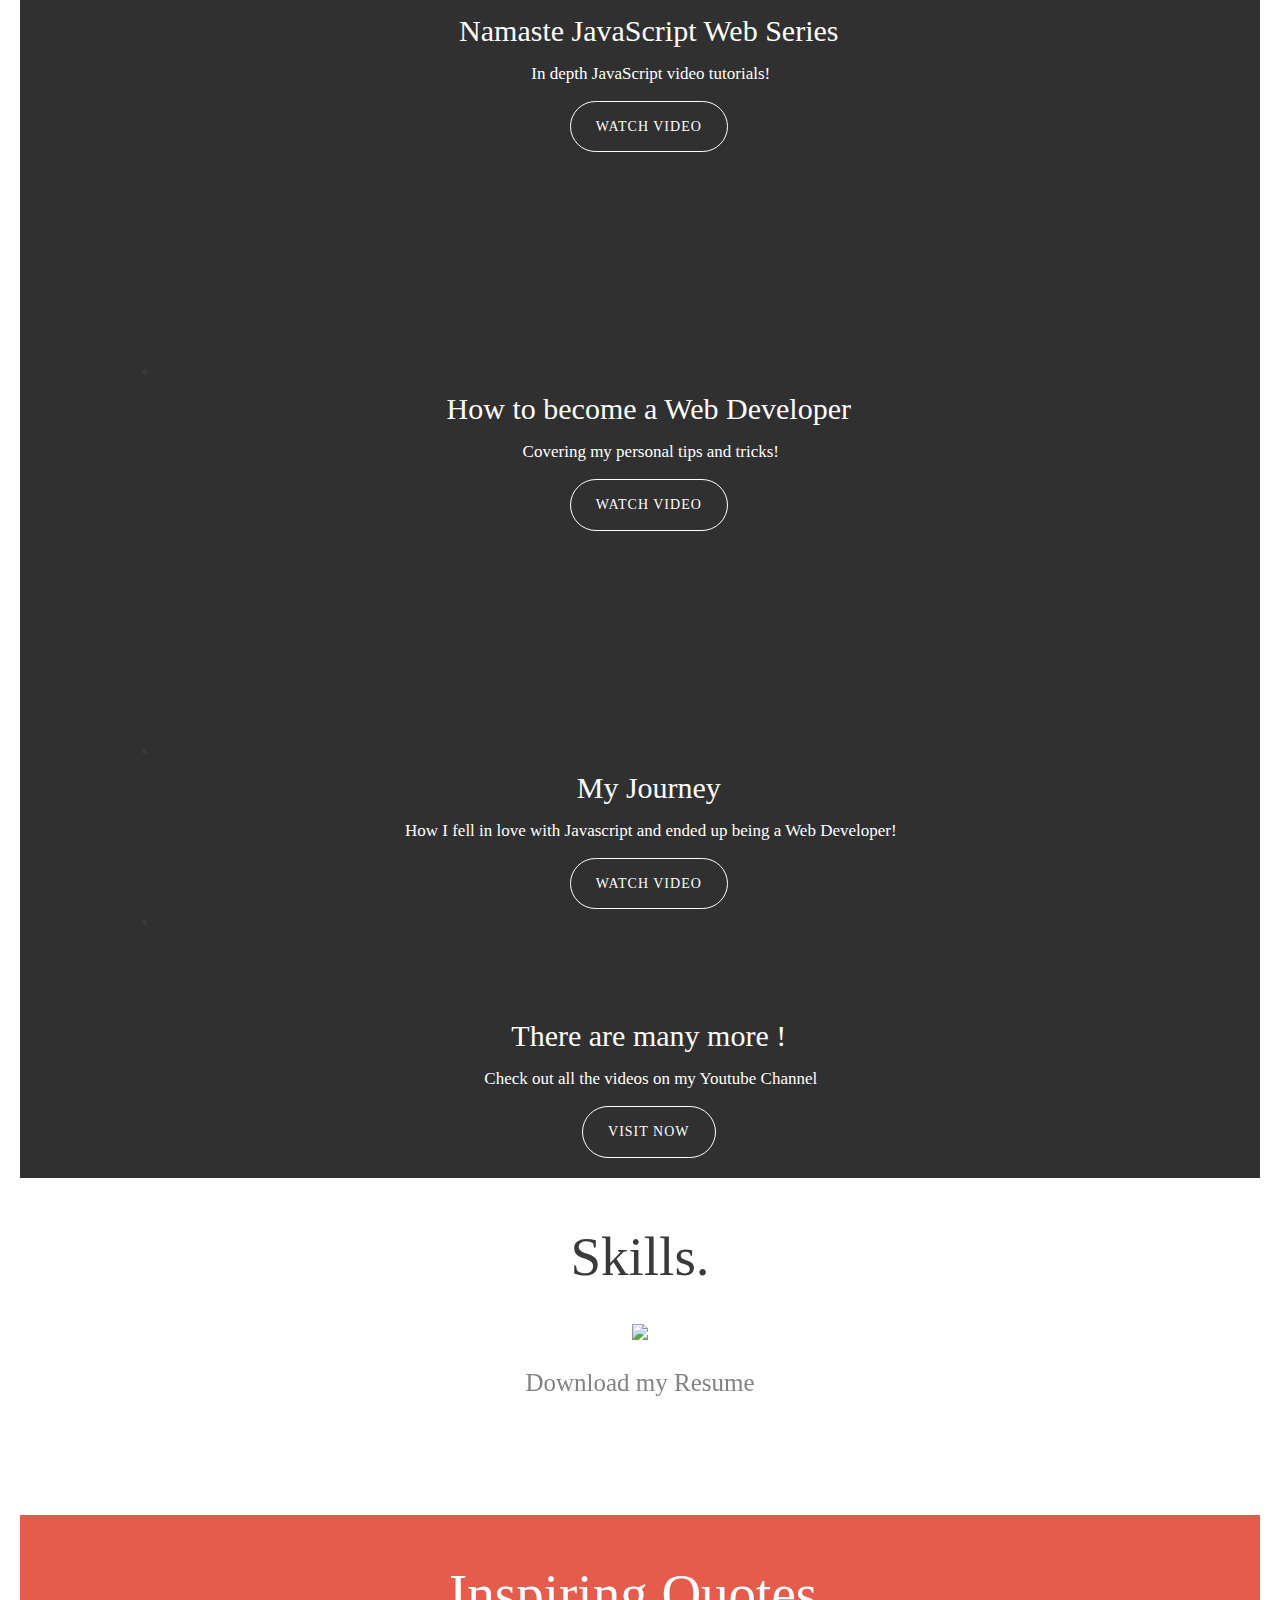
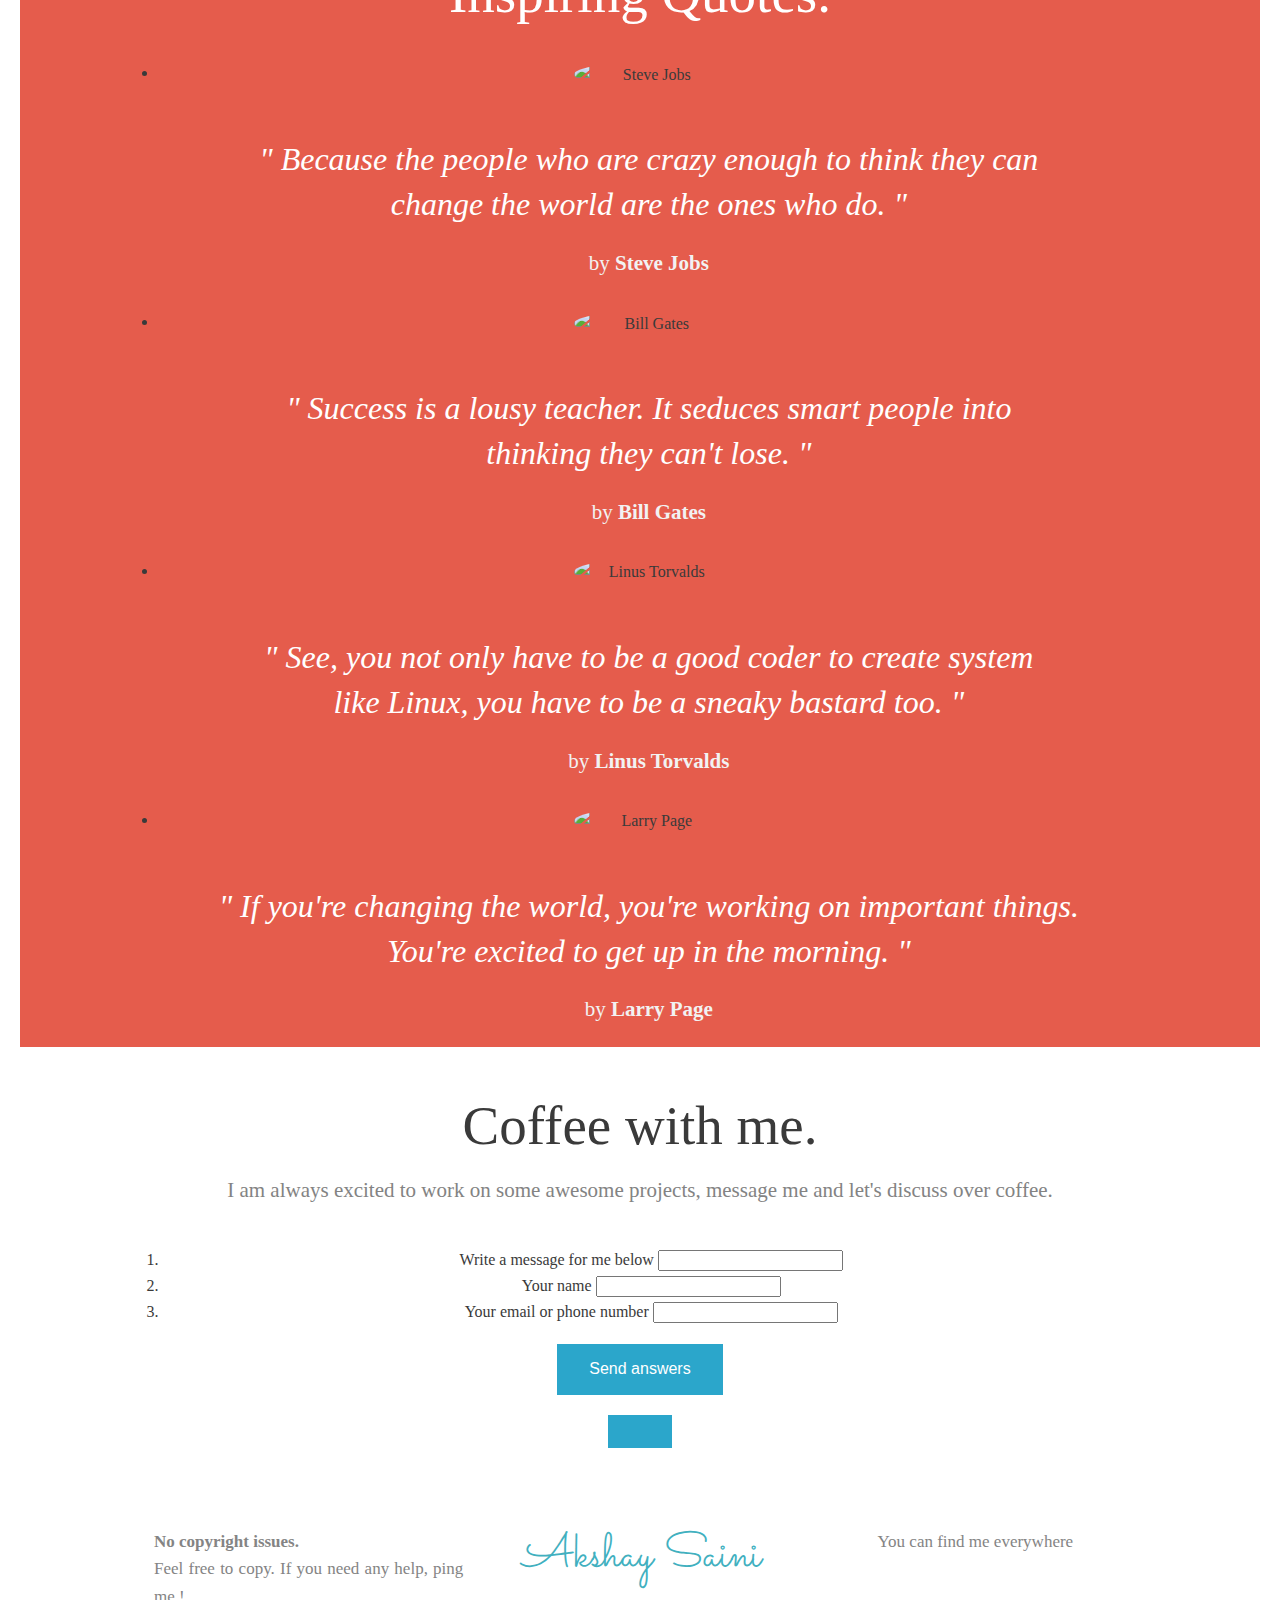
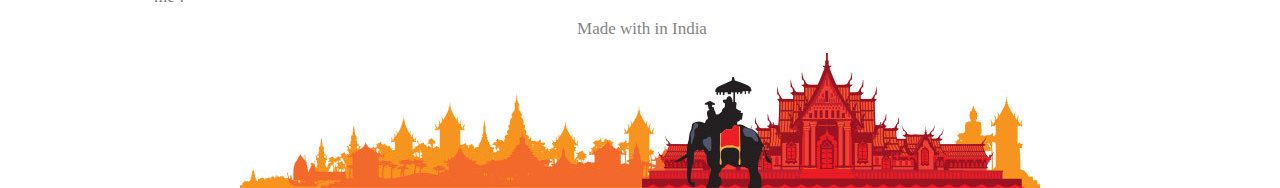
==== commit 12eddc6e: "ko" ====
--- a/index.html
+++ b/index.html
@@ -62,7 +62,7 @@
   <meta property="og:site_name" content="Akshay Saini" />
   <meta property="og:description"
     content="Hello World, I'm a Web developer, YouTuber, and a Digital Marketer. If you want your own website or grow your business online then coffee with me." />
-  <title>Akshay Saini</title>
+  <title>Gurucharan</title>
   <link href="img/favicon.ico" type="image/x-icon" rel="shortcut icon" />
   <link rel="stylesheet" href="foundation.css" />
   <script src="js/vendor/modernizr.js"></script>
--- a/style.css
+++ b/style.css
@@ -76,7 +76,7 @@
   overflow: hidden;
   text-indent: -9999px;
   /* Hides inner circles outside base circle at safari */
-  -webkit-mask-image: url([data-uri]);
+  /* -webkit-mask-image: url([data-uri]); */
 }
 .preloader:not(:required):before,
 .preloader:not(:required):after {
@@ -633,10 +633,10 @@
   section.sayhello {
     border: none;
   }
-  .iama {
+  /* .iama {
   }
   .title {
-  }
+  } */
   #scene {
     display: none;
   }
--- a/icon.css
+++ b/icon.css
@@ -11,7 +11,7 @@
 
 [class^="icon-"], [class*=" icon-"] {
 	font-family: 'icomoon';
-	speak: none;
+	/* speak: none; */
 	font-style: normal;
 	font-weight: normal;
 	font-variant: normal;
